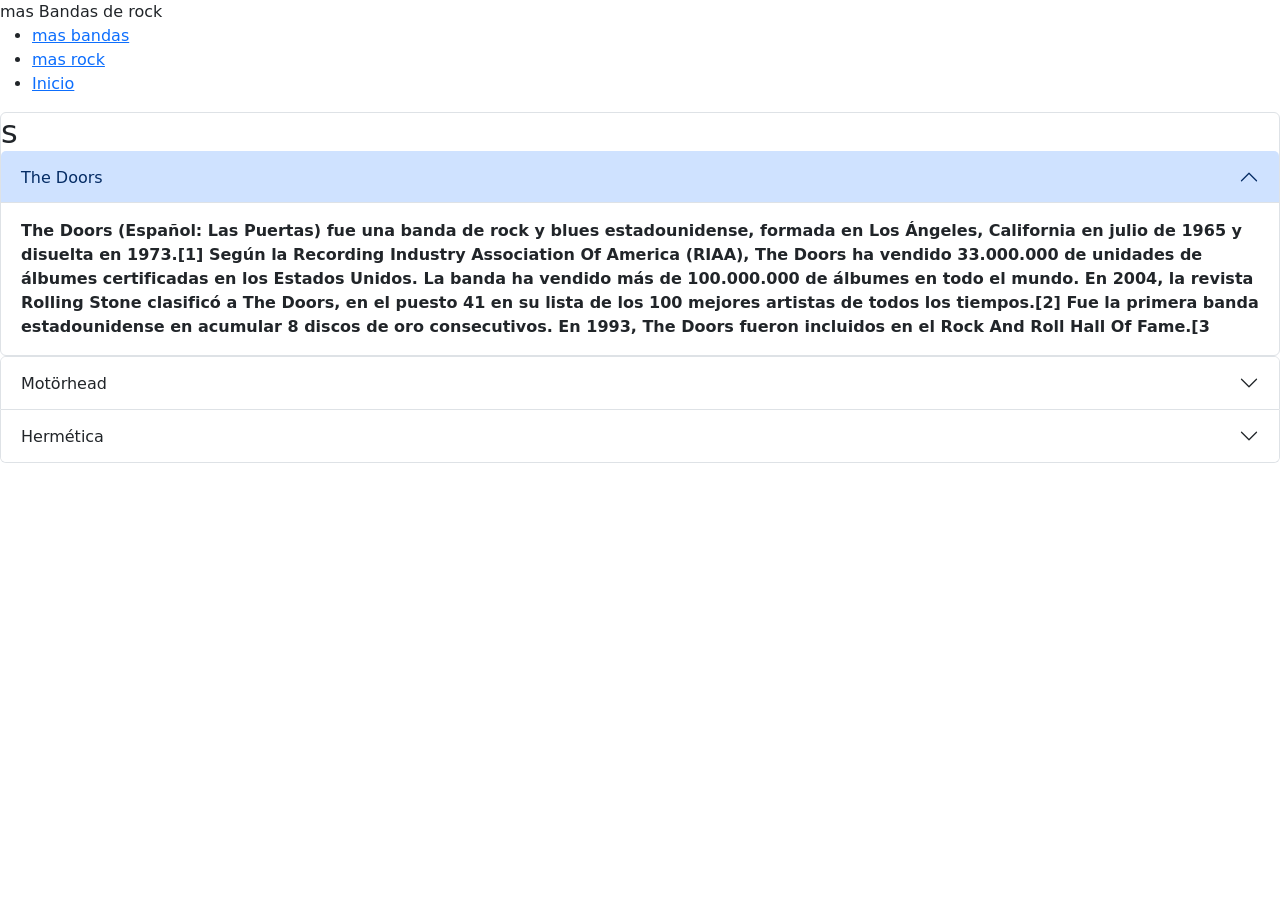
==== bandas.html @ 2cf51a89 "cambio 2.0" ====
<!DOCTYPE html>
<html lang="es">
<head>
  <meta charset="UTF-8" />
  <meta name="viewport" content="width=device-width, initial-scale=1.0"/>
  <title>Mas bandas de rock</title>
  <link rel="stylesheet" href="rock.css" />
  <link href="https://cdn.jsdelivr.net/npm/bootstrap@5.3.8/dist/css/bootstrap.min.css" rel="stylesheet" integrity="sha384-sRIl4kxILFvY47J16cr9ZwB07vP4J8+LH7qKQnuqkuIAvNWLzeN8tE5YBujZqJLB" crossorigin="anonymous">
</head>
<body>

<nav>
<span>mas Bandas de rock</span>

<ul>
<li><a href="bandas.html">mas bandas</a></li>
<li><a href="papu.html">mas rock</a></li>
<li><a href="index.html" class="activo">Inicio</a></li>
</ul>
</nav>
<div class="accordion" id="accordionExample">
  <div class="accordion-item">
    <h2 class="accordion-header">s
      <button class="accordion-button" type="button" data-bs-toggle="collapse" data-bs-target="#collapseOne" aria-expanded="true" aria-controls="collapseOne">
        The Doors
      </button>
    </h2>
    <div id="collapseOne" class="accordion-collapse collapse show" data-bs-parent="#accordionExample">
      <div class="accordion-body">
        <strong>The Doors </stronng> (Español: Las Puertas) fue una banda de rock y blues estadounidense, formada en Los Ángeles, California en julio de 1965 y disuelta en 1973.[1] Según la Recording Industry Association Of America (RIAA), The Doors ha vendido 33.000.000 de unidades de álbumes certificadas en los Estados Unidos. La banda ha vendido más de 100.000.000 de álbumes en todo el mundo. En 2004, la revista Rolling Stone clasificó a The Doors, en el puesto 41 en su lista de los 100 mejores artistas de todos los tiempos.[2] Fue la primera banda estadounidense en acumular 8 discos de oro consecutivos. En 1993, The Doors fueron incluidos en el Rock And Roll Hall Of Fame.[3
      </div>
    </div>
  </div>
  <div class="accordion-item">
    <h2 class="accordion-header">
      <button class="accordion-button collapsed" type="button" data-bs-toggle="collapse" data-bs-target="#collapseTwo" aria-expanded="false" aria-controls="collapseTwo">
        Motörhead
      </button>
    </h2>
    <div id="collapseTwo" class="accordion-collapse collapse" data-bs-parent="#accordionExample">
      <div class="accordion-body">
        <strong>Motörhead</strong> fue una banda británica de rock and roll fundada en 1975 en Londres por el bajista, vocalista y compositor, Lemmy Kilmister y disuelta en 2015 tras la muerte de este.

Motörhead tuvo un gran éxito a principios de los años 1980 con varios sencillos en las listas de venta británicas. Los álbumes Overkill, Bomber, Ace of Spades, Iron Fist, Orgasmatron, Bastards y particularmente No Sleep 'til Hammersmith cimentaron su reputación como una de las bandas más destacadas de la escena heavy metal británica.[4]

Aunque su música es habitualmente etiquetada como heavy metal, speed metal o thrash metal (y, a menudo, considerada como una influencia fundamental de estos dos últimos),[1] Kilmister ha rechazado estas dos últimas etiquetas, prefiriendo describir el estilo de Motörhead como rock and roll,[2] lo que encaja con algunas de las versiones de temas clásicos que la banda ha ido realizando durante su carrera.
      </div>
    </div>
  </div>
  <div class="accordion-item">
    <h2 class="accordion-header">
      <button class="accordion-button collapsed" type="button" data-bs-toggle="collapse" data-bs-target="#collapseThree" aria-expanded="false" aria-controls="collapseThree">
       Hermética
      </button>
    </h2>
    <div id="collapseThree" class="accordion-collapse collapse" data-bs-parent="#accordionExample">
      <div class="accordion-body">
        <strong>Hermética</strong> owHermética fue una banda argentina de thrash metal,[3] fundada en 1988 por Ricardo Iorio tras la disolución de V8.[4] Considerada como una de las agrupaciones más notorias del género en Latinoamérica y a su vez como el grupo insignia y fundamental del heavy metal argentino.[5][6][7]

En 1988, el bajista Ricardo Iorio convocó primero al guitarrista Antonio Romano y luego a los ex-Mark I Fabián Spataro y Claudio O'Connor, en batería y voz respectivamente.[8][9] Spataro la dejó a fines de 1988 por motivos personales y fue reemplazado por Tony Scotto.[10] A finales de 1989 publicaron su álbum de estudio debut titulado Hermética.[11] En 1991 expulsaron a Scotto y lo reemplazaron por Claudio Strunz.[12] A fines de ese año lanzaron su segundo álbum de estudio, Ácido argentino, el más exitoso del grupo musical,[13] y al año siguiente se presentan en el Estadio Obras Sanitarias dos veces, como teloneros de Motörhead y luego de Black Sabbath.[14] En 1994, finalmente alcanzan su mayor auge en el territorio argentino y lanzan su último álbum de estudio, Víctimas del vaciamiento, certificado como disco de oro.[15] Participan en el festival Monsters of Rock,[16] y realizan conciertos nuevamente en el Estadio Obras Sanitarias, esta vez como cabeza de cartel.
      </div>
    </div>
  </div>
</div>

<script src="https://cdn.jsdelivr.net/npm/@popperjs/core@2.11.8/dist/umd/popper.min.js" integrity="sha384-I7E8VVD/ismYTF4hNIPjVp/Zjvgyol6VFvRkX/vR+Vc4jQkC+hVqc2pM8ODewa9r" crossorigin="anonymous"></script>
<script src="https://cdn.jsdelivr.net/npm/bootstrap@5.3.8/dist/js/bootstrap.min.js" integrity="sha384-G/EV+4j2dNv+tEPo3++6LCgdCROaejBqfUeNjuKAiuXbjrxilcCdDz6ZAVfHWe1Y" crossorigin="anonymous"></script>
</body>
</html>
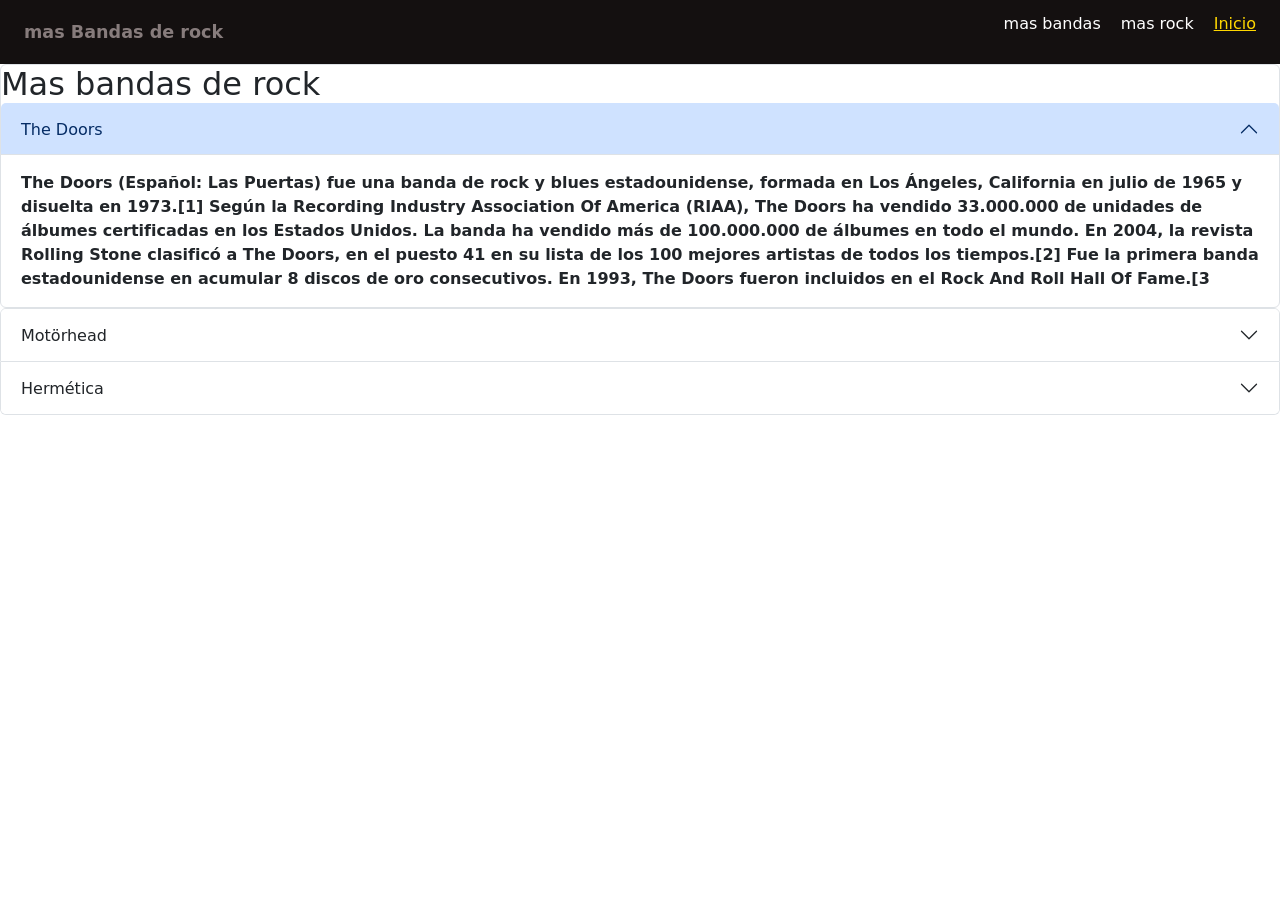
==== commit f9d45be7: "cambio 2.5" ====
--- a/bandas.html
+++ b/bandas.html
@@ -20,7 +20,8 @@
 </nav>
 <div class="accordion" id="accordionExample">
   <div class="accordion-item">
-    <h2 class="accordion-header">s
+    <h2 class="accordion-header">Mas bandas de rock
+    
       <button class="accordion-button" type="button" data-bs-toggle="collapse" data-bs-target="#collapseOne" aria-expanded="true" aria-controls="collapseOne">
         The Doors
       </button>
--- a/rock.css
+++ b/rock.css
@@ -0,0 +1,83 @@
+* {
+box-sizing: border-box;
+margin: 0;
+padding: 0;
+}
+body {
+font-family: Arial, sans-serif;
+background-color: #770101;
+color: #333;
+}
+nav {
+background-color: #141010;
+color: rgba(136, 125, 125, 0.993);
+display: flex;
+justify-content: space-between;
+align-items: center;
+padding: 12px 24px;
+}
+nav span {
+font-size: 1.1rem;
+font-weight: bold;
+}
+nav ul {
+list-style: none;
+display: flex;
+gap: 20px;
+}
+nav ul a {
+color: white;
+text-decoration: none;
+font-size: 1rem;
+}
+nav ul a:hover,
+nav ul a.activo {
+text-decoration: underline;
+color: #ffd700;
+}
+header {
+background-color: #303030;
+color: rgb(117, 9, 9);
+text-align: center;
+padding: 40px 20px;
+}
+header h1 {
+font-size: 2rem;
+margin-bottom: 10px;
+}
+header p {
+font-style: italic;
+font-size: 1rem;
+}
+.myButton {
+	box-shadow: 0px 1px 0px 0px #1c1b18;
+	background:linear-gradient(to bottom, #eae0c2 5%, #ccc2a6 100%);
+	background-color:#eae0c2;
+	border-radius:15px;
+	border:2px solid #333029;
+	display:inline-block;
+	cursor:pointer;
+	color:#505739;
+	font-family:Courier New;
+	font-size:14px;
+	padding:12px 16px;
+	text-decoration:none;
+	text-shadow:0px 1px 0px #ffffff;
+}
+.myButton:hover {
+	background:linear-gradient(to bottom, #ccc2a6 5%, #eae0c2 100%);
+	background-color:#ccc2a6;
+}
+.myButton:active {
+	position:relative;
+	top:1px;
+}
+footer {
+background-color: #292323;
+color: white;
+text-align: center;
+padding: 16px;
+margin-top: 40px;
+font-size: 0.9rem;
+}
+
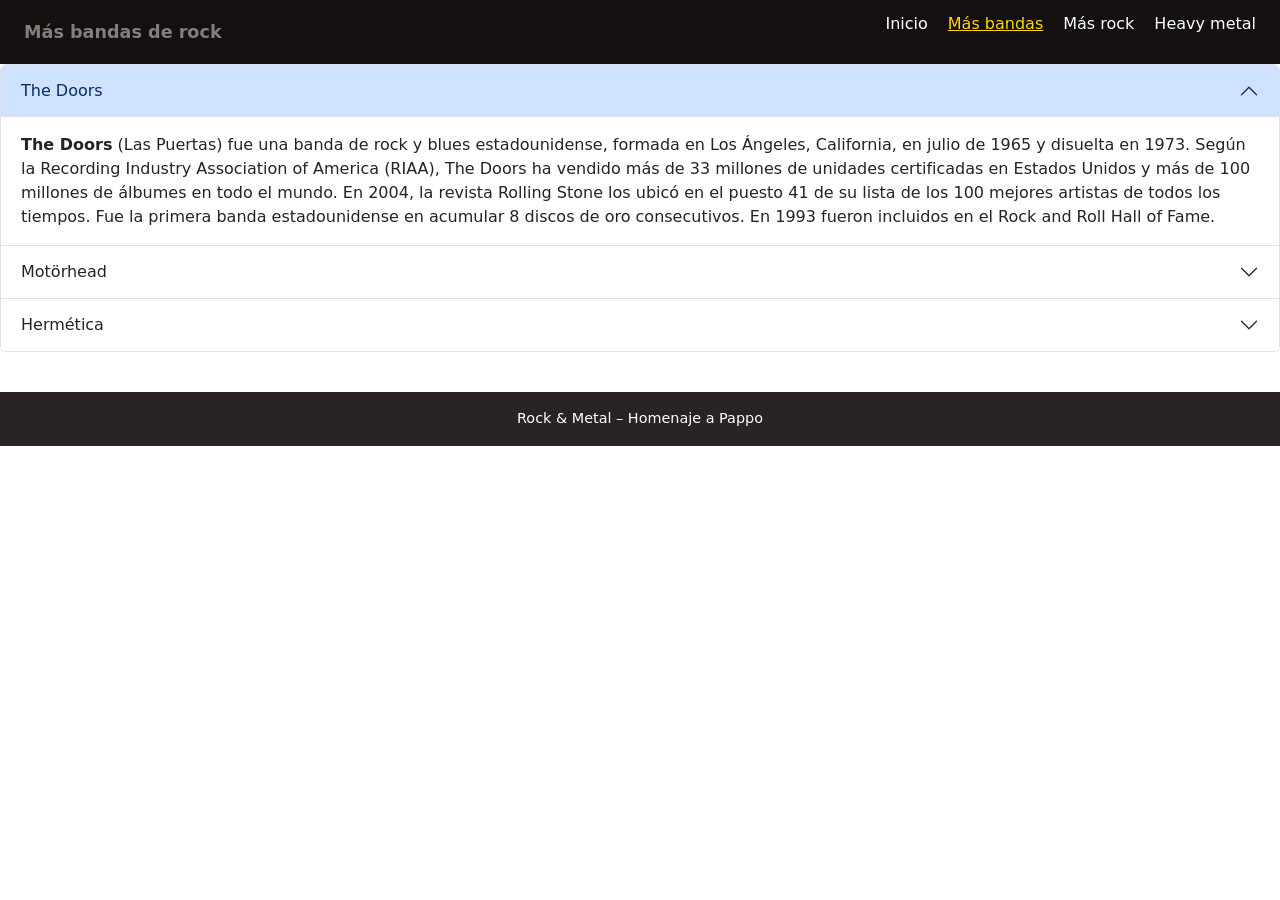
==== commit 61ea1946: "cambio 2.5.1" ====
--- a/bandas.html
+++ b/bandas.html
@@ -3,35 +3,39 @@
 <head>
   <meta charset="UTF-8" />
   <meta name="viewport" content="width=device-width, initial-scale=1.0"/>
-  <title>Mas bandas de rock</title>
+  <title>Más bandas de rock</title>
   <link rel="stylesheet" href="rock.css" />
   <link href="https://cdn.jsdelivr.net/npm/bootstrap@5.3.8/dist/css/bootstrap.min.css" rel="stylesheet" integrity="sha384-sRIl4kxILFvY47J16cr9ZwB07vP4J8+LH7qKQnuqkuIAvNWLzeN8tE5YBujZqJLB" crossorigin="anonymous">
 </head>
 <body>
 
 <nav>
-<span>mas Bandas de rock</span>
+  <span>Más bandas de rock</span>
+  <ul>
+    <li><a href="index.html">Inicio</a></li>
+    <li><a href="bandas.html" class="activo">Más bandas</a></li>
+    <li><a href="papu.html">Más rock</a></li>
+    <li><a href="heavymetal.html">Heavy metal</a></li>
+  </ul>
+</nav>
 
-<ul>
-<li><a href="bandas.html">mas bandas</a></li>
-<li><a href="papu.html">mas rock</a></li>
-<li><a href="index.html" class="activo">Inicio</a></li>
-</ul>
-</nav>
 <div class="accordion" id="accordionExample">
   <div class="accordion-item">
-    <h2 class="accordion-header">Mas bandas de rock
-    
+    <h2 class="accordion-header">
       <button class="accordion-button" type="button" data-bs-toggle="collapse" data-bs-target="#collapseOne" aria-expanded="true" aria-controls="collapseOne">
         The Doors
       </button>
     </h2>
     <div id="collapseOne" class="accordion-collapse collapse show" data-bs-parent="#accordionExample">
       <div class="accordion-body">
-        <strong>The Doors </stronng> (Español: Las Puertas) fue una banda de rock y blues estadounidense, formada en Los Ángeles, California en julio de 1965 y disuelta en 1973.[1] Según la Recording Industry Association Of America (RIAA), The Doors ha vendido 33.000.000 de unidades de álbumes certificadas en los Estados Unidos. La banda ha vendido más de 100.000.000 de álbumes en todo el mundo. En 2004, la revista Rolling Stone clasificó a The Doors, en el puesto 41 en su lista de los 100 mejores artistas de todos los tiempos.[2] Fue la primera banda estadounidense en acumular 8 discos de oro consecutivos. En 1993, The Doors fueron incluidos en el Rock And Roll Hall Of Fame.[3
+        <strong>The Doors</strong> (Las Puertas) fue una banda de rock y blues estadounidense, formada en Los Ángeles, California, en julio de 1965 y disuelta en 1973.
+        Según la Recording Industry Association of America (RIAA), The Doors ha vendido más de 33 millones de unidades certificadas en Estados Unidos y más de 100 millones de álbumes en todo el mundo.
+        En 2004, la revista Rolling Stone los ubicó en el puesto 41 de su lista de los 100 mejores artistas de todos los tiempos.
+        Fue la primera banda estadounidense en acumular 8 discos de oro consecutivos. En 1993 fueron incluidos en el Rock and Roll Hall of Fame.
       </div>
     </div>
   </div>
+
   <div class="accordion-item">
     <h2 class="accordion-header">
       <button class="accordion-button collapsed" type="button" data-bs-toggle="collapse" data-bs-target="#collapseTwo" aria-expanded="false" aria-controls="collapseTwo">
@@ -40,31 +44,32 @@
     </h2>
     <div id="collapseTwo" class="accordion-collapse collapse" data-bs-parent="#accordionExample">
       <div class="accordion-body">
-        <strong>Motörhead</strong> fue una banda británica de rock and roll fundada en 1975 en Londres por el bajista, vocalista y compositor, Lemmy Kilmister y disuelta en 2015 tras la muerte de este.
-
-Motörhead tuvo un gran éxito a principios de los años 1980 con varios sencillos en las listas de venta británicas. Los álbumes Overkill, Bomber, Ace of Spades, Iron Fist, Orgasmatron, Bastards y particularmente No Sleep 'til Hammersmith cimentaron su reputación como una de las bandas más destacadas de la escena heavy metal británica.[4]
-
-Aunque su música es habitualmente etiquetada como heavy metal, speed metal o thrash metal (y, a menudo, considerada como una influencia fundamental de estos dos últimos),[1] Kilmister ha rechazado estas dos últimas etiquetas, prefiriendo describir el estilo de Motörhead como rock and roll,[2] lo que encaja con algunas de las versiones de temas clásicos que la banda ha ido realizando durante su carrera.
+        <strong>Motörhead</strong> fue una banda británica de rock and roll fundada en 1975 en Londres por el bajista, vocalista y compositor Lemmy Kilmister, y disuelta en 2015 tras su muerte.
+        Tuvo gran éxito a principios de los años 80 con varios sencillos en las listas británicas. Álbumes como <em>Overkill</em>, <em>Bomber</em>, <em>Ace of Spades</em> y especialmente <em>No Sleep 'til Hammersmith</em> consolidaron su reputación.
+        Aunque suele etiquetarse como heavy metal, speed metal o thrash metal, Lemmy prefería describir el estilo de Motörhead simplemente como rock and roll.
       </div>
     </div>
   </div>
+
   <div class="accordion-item">
     <h2 class="accordion-header">
       <button class="accordion-button collapsed" type="button" data-bs-toggle="collapse" data-bs-target="#collapseThree" aria-expanded="false" aria-controls="collapseThree">
-       Hermética
+        Hermética
       </button>
     </h2>
     <div id="collapseThree" class="accordion-collapse collapse" data-bs-parent="#accordionExample">
       <div class="accordion-body">
-        <strong>Hermética</strong> owHermética fue una banda argentina de thrash metal,[3] fundada en 1988 por Ricardo Iorio tras la disolución de V8.[4] Considerada como una de las agrupaciones más notorias del género en Latinoamérica y a su vez como el grupo insignia y fundamental del heavy metal argentino.[5][6][7]
-
-En 1988, el bajista Ricardo Iorio convocó primero al guitarrista Antonio Romano y luego a los ex-Mark I Fabián Spataro y Claudio O'Connor, en batería y voz respectivamente.[8][9] Spataro la dejó a fines de 1988 por motivos personales y fue reemplazado por Tony Scotto.[10] A finales de 1989 publicaron su álbum de estudio debut titulado Hermética.[11] En 1991 expulsaron a Scotto y lo reemplazaron por Claudio Strunz.[12] A fines de ese año lanzaron su segundo álbum de estudio, Ácido argentino, el más exitoso del grupo musical,[13] y al año siguiente se presentan en el Estadio Obras Sanitarias dos veces, como teloneros de Motörhead y luego de Black Sabbath.[14] En 1994, finalmente alcanzan su mayor auge en el territorio argentino y lanzan su último álbum de estudio, Víctimas del vaciamiento, certificado como disco de oro.[15] Participan en el festival Monsters of Rock,[16] y realizan conciertos nuevamente en el Estadio Obras Sanitarias, esta vez como cabeza de cartel.
+        <strong>Hermética</strong> fue una banda argentina de thrash metal fundada en 1988 por Ricardo Iorio tras la disolución de V8. Es considerada una de las agrupaciones más importantes del género en Latinoamérica y un referente del heavy metal argentino.
+        En 1988, Iorio convocó al guitarrista Antonio Romano y luego a Fabián Spataro (batería) y Claudio O'Connor (voz). Spataro fue reemplazado por Tony Scotto y, más tarde, por Claudio Strunz.
+        Publicaron los álbumes <em>Hermética</em> (1989), <em>Ácido argentino</em> (1991) y <em>Víctimas del vaciamiento</em> (1994). Tocaron como teloneros de Motörhead y Black Sabbath, y llegaron a ser cabeza de cartel en el Estadio Obras.
       </div>
     </div>
   </div>
 </div>
 
+<footer>Rock & Metal – Homenaje a Pappo</footer>
+
 <script src="https://cdn.jsdelivr.net/npm/@popperjs/core@2.11.8/dist/umd/popper.min.js" integrity="sha384-I7E8VVD/ismYTF4hNIPjVp/Zjvgyol6VFvRkX/vR+Vc4jQkC+hVqc2pM8ODewa9r" crossorigin="anonymous"></script>
 <script src="https://cdn.jsdelivr.net/npm/bootstrap@5.3.8/dist/js/bootstrap.min.js" integrity="sha384-G/EV+4j2dNv+tEPo3++6LCgdCROaejBqfUeNjuKAiuXbjrxilcCdDz6ZAVfHWe1Y" crossorigin="anonymous"></script>
 </body>
-</html>
+</html>
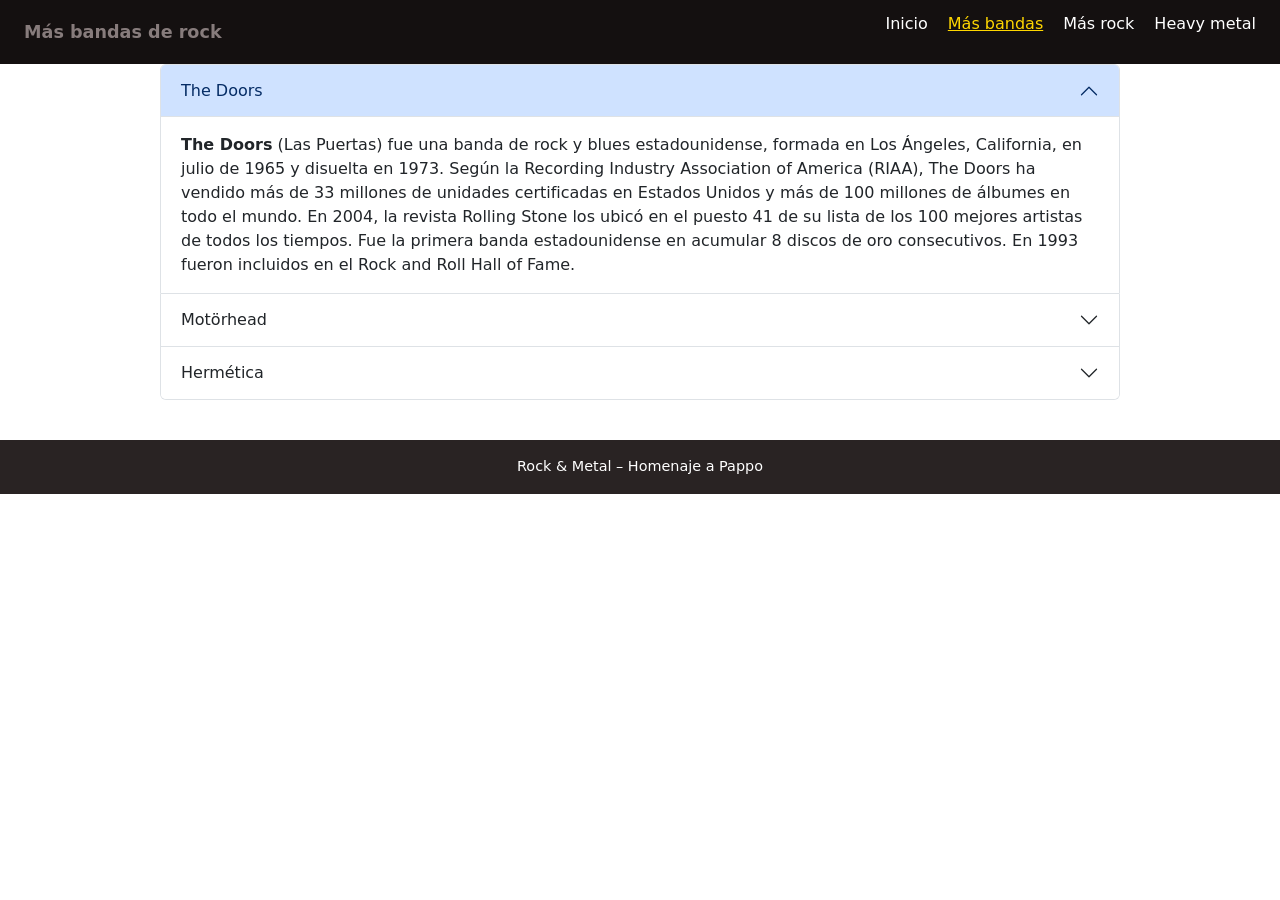
==== commit 939ca0da: "cambio 3.0" ====
--- a/bandas.html
+++ b/bandas.html
@@ -19,8 +19,8 @@
   </ul>
 </nav>
 
-<div class="accordion" id="accordionExample">
-  <div class="accordion-item">
+<div class="w-75 mx-auto accordion" id="accordionExample">
+  <div class=" accordion-item">
     <h2 class="accordion-header">
       <button class="accordion-button" type="button" data-bs-toggle="collapse" data-bs-target="#collapseOne" aria-expanded="true" aria-controls="collapseOne">
         The Doors
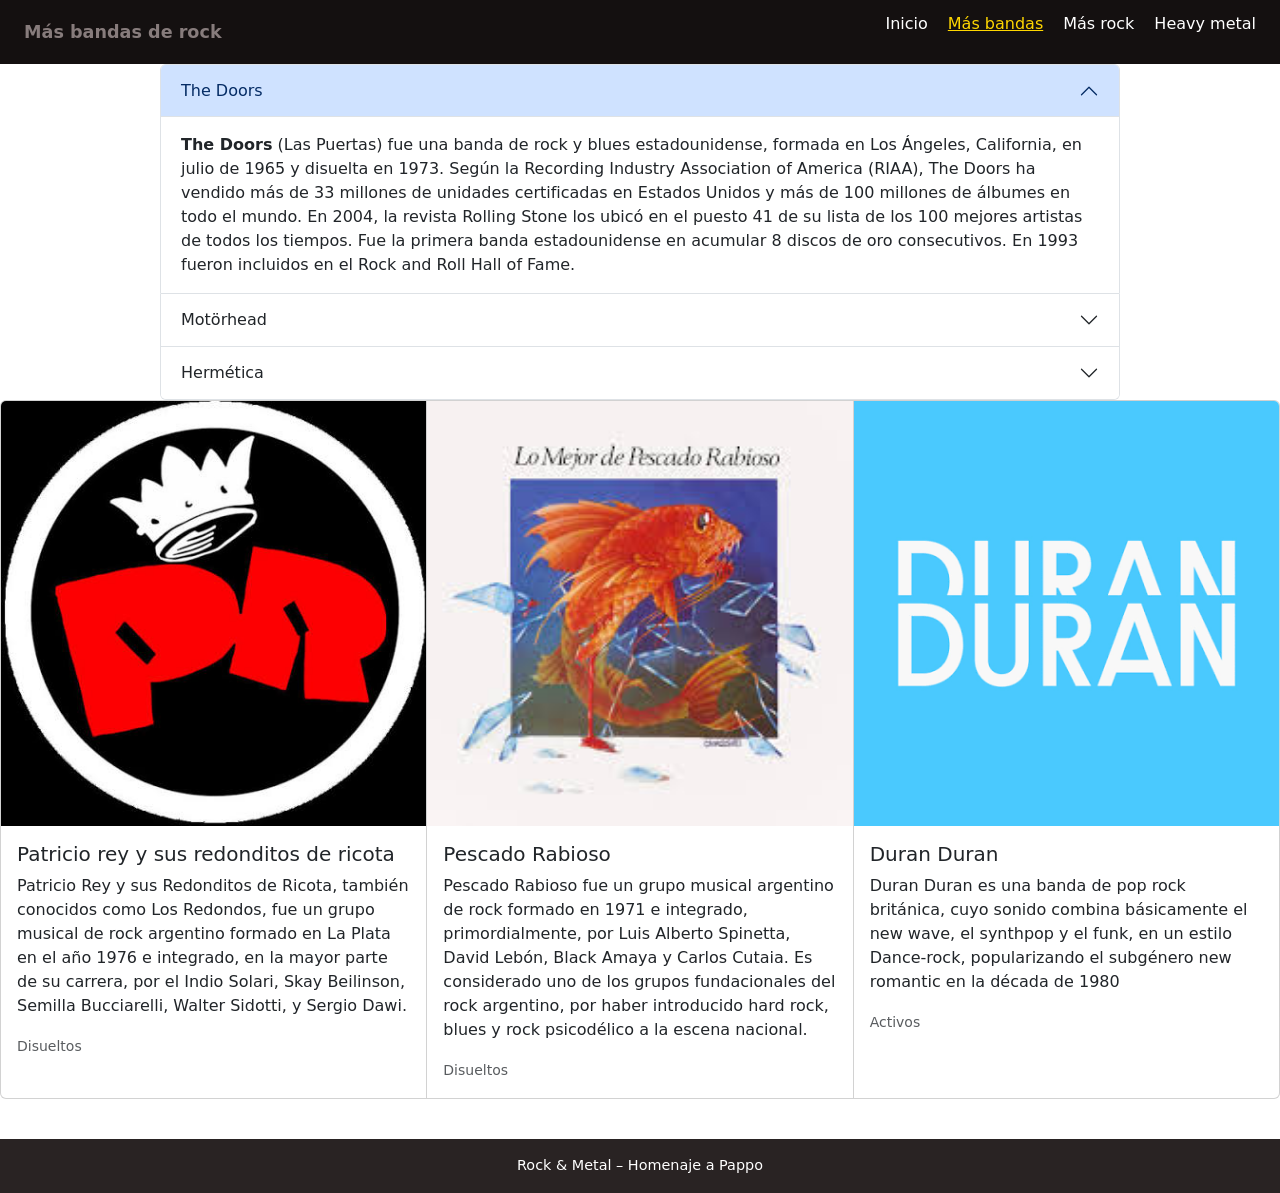
==== commit 1e9dd7a8: "cambio 3.1" ====
--- a/bandas.html
+++ b/bandas.html
@@ -66,6 +66,32 @@
     </div>
   </div>
 </div>
+<div class="card-group">
+  <div class="card">
+    <img src="img/images ll.jpeg" class="card-img-top" alt="...">
+    <div class="card-body">
+      <h5 class="card-title">Patricio rey y sus redonditos de ricota</h5>
+      <p class="card-text">Patricio Rey y sus Redonditos de Ricota, también conocidos como Los Redondos, fue un grupo musical de rock argentino formado en La Plata en el año 1976 e integrado, en la mayor parte de su carrera, por el Indio Solari, Skay Beilinson, Semilla Bucciarelli, Walter Sidotti, y Sergio Dawi.</p>
+      <p class="card-text"><small class="text-body-secondary">Disueltos</small></p>
+    </div>
+  </div>
+  <div class="card">
+    <img src="img/images gg.jpeg" class="card-img-top" alt="...">
+    <div class="card-body">
+      <h5 class="card-title">Pescado Rabioso</h5>
+      <p class="card-text">Pescado Rabioso fue un grupo musical argentino de rock formado en 1971 e integrado, primordialmente, por Luis Alberto Spinetta, David Lebón, Black Amaya y Carlos Cutaia. Es considerado uno de los grupos fundacionales del rock argentino, por haber introducido hard rock, blues y rock psicodélico a la escena nacional.</p>
+      <p class="card-text"><small class="text-body-secondary">Disueltos</small></p>
+    </div>
+  </div>
+  <div class="card">
+    <img src="img/images nn.jpeg" class="card-img-top" alt="...">
+    <div class="card-body">
+      <h5 class="card-title">Duran Duran</h5>
+      <p class="card-text">Duran Duran es una banda de pop rock británica, cuyo sonido combina básicamente el new wave, el synthpop y el funk, en un estilo Dance-rock, popularizando el subgénero new romantic en la década de 1980</p>
+      <p class="card-text"><small class="text-body-secondary">Activos</small></p>
+    </div>
+  </div>
+</div>
 
 <footer>Rock & Metal – Homenaje a Pappo</footer>
 
